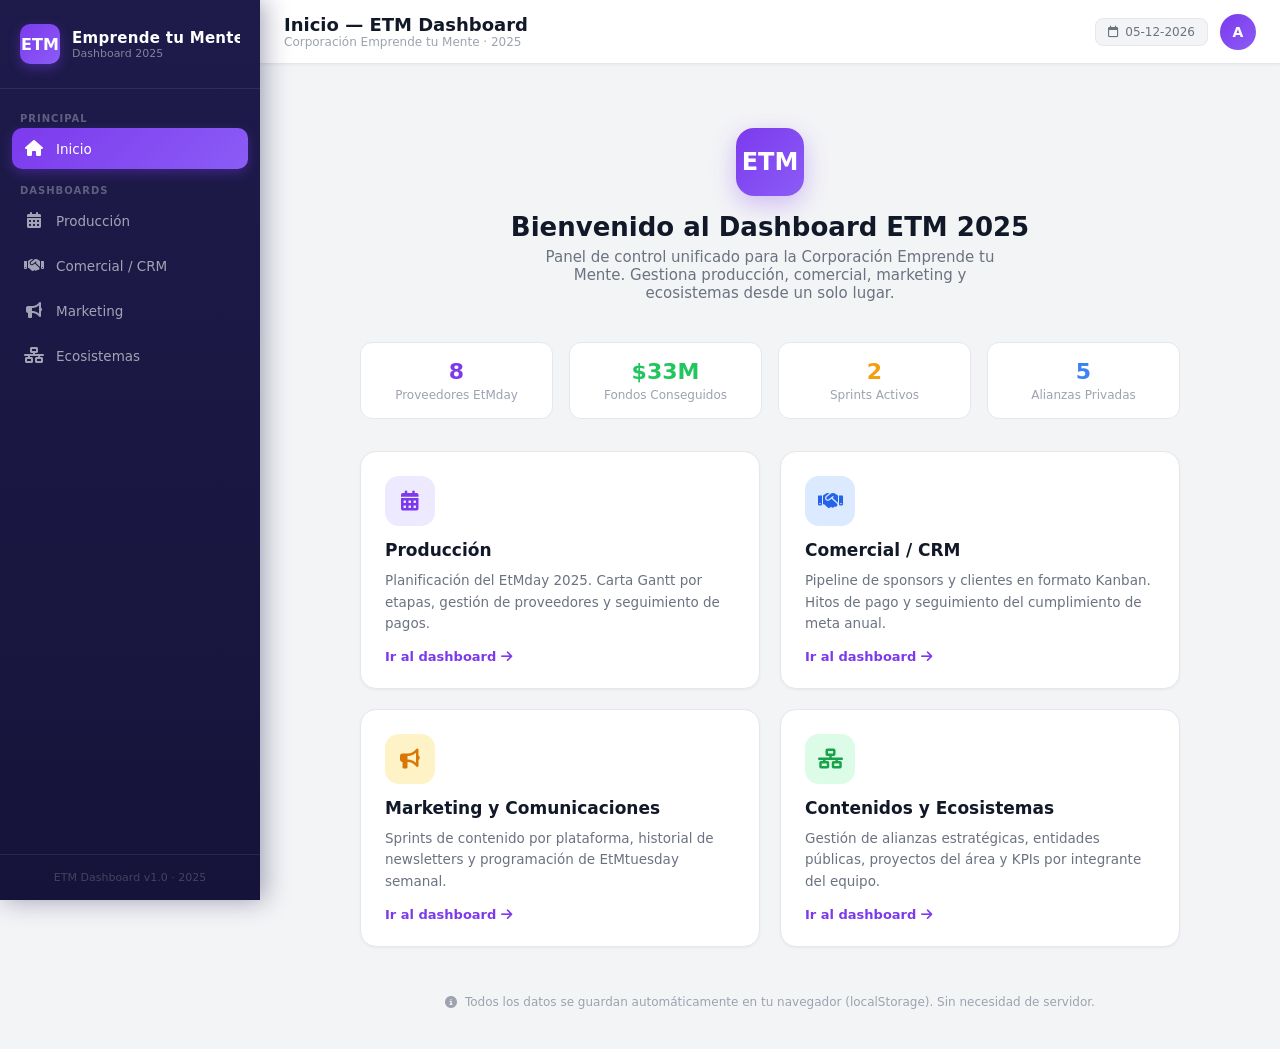
==== index.html @ 64c8b7ef "feat: ETM Dashboard completo - 4 dashboards operativos - Producción: carta Gantt + gestión de provee" ====
<!DOCTYPE html>
<html lang="es">
<head>
  <meta charset="UTF-8" />
  <meta name="viewport" content="width=device-width, initial-scale=1.0" />
  <title>ETM Dashboard 2025 — Inicio</title>
  <link rel="stylesheet" href="https://cdnjs.cloudflare.com/ajax/libs/font-awesome/6.5.0/css/all.min.css" />
  <link rel="stylesheet" href="css/styles.css" />
  <style>
    .welcome-hero {
      text-align: center;
      padding: 40px 20px 32px;
    }
    .welcome-hero .etm-logo-big {
      width: 68px;
      height: 68px;
      background: linear-gradient(135deg, #7C3AED, #8B5CF6);
      border-radius: 18px;
      display: inline-flex;
      align-items: center;
      justify-content: center;
      font-size: 24px;
      font-weight: 800;
      color: white;
      margin-bottom: 16px;
      box-shadow: 0 8px 24px rgba(124,58,237,0.3);
    }
    .welcome-hero h2 {
      font-size: 26px;
      font-weight: 800;
      color: #111827;
      margin-bottom: 6px;
    }
    .welcome-hero p {
      font-size: 15px;
      color: #6B7280;
      max-width: 480px;
      margin: 0 auto 8px;
    }
    .home-grid {
      display: grid;
      grid-template-columns: repeat(2, 1fr);
      gap: 20px;
      max-width: 820px;
      margin: 0 auto 32px;
    }
    .home-card {
      background: white;
      border: 1px solid #E5E7EB;
      border-radius: 16px;
      padding: 24px;
      text-decoration: none;
      color: #111827;
      transition: all 0.25s ease;
      display: flex;
      flex-direction: column;
      gap: 10px;
      box-shadow: 0 1px 3px rgba(0,0,0,0.05);
    }
    .home-card:hover {
      box-shadow: 0 8px 28px rgba(124,58,237,0.15);
      border-color: #DDD6FE;
      transform: translateY(-3px);
    }
    .home-card-icon {
      width: 50px;
      height: 50px;
      border-radius: 14px;
      display: flex;
      align-items: center;
      justify-content: center;
      font-size: 20px;
      margin-bottom: 4px;
    }
    .home-card-title {
      font-size: 17px;
      font-weight: 700;
    }
    .home-card-desc {
      font-size: 13.5px;
      color: #6B7280;
      line-height: 1.6;
    }
    .home-card-link {
      font-size: 13px;
      font-weight: 600;
      color: #7C3AED;
      display: flex;
      align-items: center;
      gap: 5px;
      margin-top: 4px;
    }
    .quick-stats {
      display: grid;
      grid-template-columns: repeat(4, 1fr);
      gap: 16px;
      max-width: 820px;
      margin: 0 auto 32px;
    }
    .quick-stat {
      background: white;
      border: 1px solid #E5E7EB;
      border-radius: 12px;
      padding: 16px;
      text-align: center;
    }
    .quick-stat-value {
      font-size: 22px;
      font-weight: 800;
      color: #111827;
      margin-bottom: 4px;
    }
    .quick-stat-label {
      font-size: 12px;
      color: #9CA3AF;
      font-weight: 500;
    }
    @media (max-width: 768px) {
      .home-grid, .quick-stats { grid-template-columns: 1fr; }
    }
  </style>
</head>
<body>
  <!-- Sidebar -->
  <div id="sidebar"></div>

  <!-- Main -->
  <div id="main-content">
    <header id="main-header"></header>

    <div id="content-area">
      <!-- Hero -->
      <div class="welcome-hero">
        <div class="etm-logo-big">ETM</div>
        <h2>Bienvenido al Dashboard ETM 2025</h2>
        <p>Panel de control unificado para la Corporación Emprende tu Mente. Gestiona producción, comercial, marketing y ecosistemas desde un solo lugar.</p>
      </div>

      <!-- Quick Stats -->
      <div class="quick-stats">
        <div class="quick-stat">
          <div class="quick-stat-value" style="color:#7C3AED">8</div>
          <div class="quick-stat-label">Proveedores EtMday</div>
        </div>
        <div class="quick-stat">
          <div class="quick-stat-value" style="color:#22C55E">$33M</div>
          <div class="quick-stat-label">Fondos Conseguidos</div>
        </div>
        <div class="quick-stat">
          <div class="quick-stat-value" style="color:#F59E0B">2</div>
          <div class="quick-stat-label">Sprints Activos</div>
        </div>
        <div class="quick-stat">
          <div class="quick-stat-value" style="color:#3B82F6">5</div>
          <div class="quick-stat-label">Alianzas Privadas</div>
        </div>
      </div>

      <!-- Dashboard cards -->
      <div class="home-grid">
        <a href="pages/produccion.html" class="home-card">
          <div class="home-card-icon" style="background:#EDE9FE;color:#7C3AED">
            <i class="fa-solid fa-calendar-days"></i>
          </div>
          <div class="home-card-title">Producción</div>
          <div class="home-card-desc">Planificación del EtMday 2025. Carta Gantt por etapas, gestión de proveedores y seguimiento de pagos.</div>
          <span class="home-card-link">Ir al dashboard <i class="fa-solid fa-arrow-right"></i></span>
        </a>

        <a href="pages/comercial.html" class="home-card">
          <div class="home-card-icon" style="background:#DBEAFE;color:#2563EB">
            <i class="fa-solid fa-handshake"></i>
          </div>
          <div class="home-card-title">Comercial / CRM</div>
          <div class="home-card-desc">Pipeline de sponsors y clientes en formato Kanban. Hitos de pago y seguimiento del cumplimiento de meta anual.</div>
          <span class="home-card-link">Ir al dashboard <i class="fa-solid fa-arrow-right"></i></span>
        </a>

        <a href="pages/marketing.html" class="home-card">
          <div class="home-card-icon" style="background:#FEF3C7;color:#D97706">
            <i class="fa-solid fa-bullhorn"></i>
          </div>
          <div class="home-card-title">Marketing y Comunicaciones</div>
          <div class="home-card-desc">Sprints de contenido por plataforma, historial de newsletters y programación de EtMtuesday semanal.</div>
          <span class="home-card-link">Ir al dashboard <i class="fa-solid fa-arrow-right"></i></span>
        </a>

        <a href="pages/ecosistemas.html" class="home-card">
          <div class="home-card-icon" style="background:#DCFCE7;color:#16A34A">
            <i class="fa-solid fa-network-wired"></i>
          </div>
          <div class="home-card-title">Contenidos y Ecosistemas</div>
          <div class="home-card-desc">Gestión de alianzas estratégicas, entidades públicas, proyectos del área y KPIs por integrante del equipo.</div>
          <span class="home-card-link">Ir al dashboard <i class="fa-solid fa-arrow-right"></i></span>
        </a>
      </div>

      <!-- Footer note -->
      <div style="text-align:center;padding:16px;font-size:12px;color:#9CA3AF">
        <i class="fa-solid fa-circle-info" style="margin-right:4px"></i>
        Todos los datos se guardan automáticamente en tu navegador (localStorage). Sin necesidad de servidor.
      </div>
    </div>
  </div>

  <!-- Toast container -->
  <div id="toast-container"></div>

  <script src="js/shared.js"></script>
  <script>
    document.addEventListener('DOMContentLoaded', () => {
      renderSidebar('home');
      renderHeader('Inicio — ETM Dashboard', 'Corporación Emprende tu Mente · 2025');
    });
  </script>
</body>
</html>
---- css/styles.css ----
/* ============================================================
   ETM Dashboard - Custom Styles
   Emprende tu Mente - Corporación
   ============================================================ */

/* === Variables CSS === */
:root {
  --etm-primary: #7C3AED;
  --etm-primary-light: #8B5CF6;
  --etm-primary-dark: #6D28D9;
  --etm-dark: #1E1B4B;
  --etm-dark-light: #2D2A6B;
  --etm-gray-bg: #F3F4F6;
  --sidebar-width: 260px;
  --header-height: 64px;
  --transition: all 0.25s cubic-bezier(0.4, 0, 0.2, 1);
}

/* === Reset y Base === */
*, *::before, *::after {
  box-sizing: border-box;
  margin: 0;
  padding: 0;
}

body {
  font-family: 'Inter', system-ui, -apple-system, sans-serif;
  background-color: var(--etm-gray-bg);
  color: #1F2937;
  overflow-x: hidden;
}

/* === Scrollbar personalizado === */
::-webkit-scrollbar {
  width: 6px;
  height: 6px;
}
::-webkit-scrollbar-track {
  background: #F1F5F9;
}
::-webkit-scrollbar-thumb {
  background: #CBD5E1;
  border-radius: 3px;
}
::-webkit-scrollbar-thumb:hover {
  background: #94A3B8;
}

/* ============================================================
   SIDEBAR
   ============================================================ */
#sidebar {
  width: var(--sidebar-width);
  min-height: 100vh;
  background: linear-gradient(180deg, var(--etm-dark) 0%, #16133A 100%);
  position: fixed;
  left: 0;
  top: 0;
  z-index: 50;
  display: flex;
  flex-direction: column;
  transition: var(--transition);
  box-shadow: 4px 0 24px rgba(30, 27, 75, 0.4);
}

#sidebar.collapsed {
  width: 72px;
}

/* Logo area */
.sidebar-logo {
  padding: 24px 20px;
  border-bottom: 1px solid rgba(255,255,255,0.08);
  display: flex;
  align-items: center;
  gap: 12px;
  min-height: 80px;
}

.sidebar-logo .logo-icon {
  width: 40px;
  height: 40px;
  min-width: 40px;
  background: linear-gradient(135deg, var(--etm-primary), var(--etm-primary-light));
  border-radius: 10px;
  display: flex;
  align-items: center;
  justify-content: center;
  font-weight: 800;
  font-size: 16px;
  color: white;
  box-shadow: 0 4px 12px rgba(124, 58, 237, 0.4);
}

.sidebar-logo .logo-text {
  overflow: hidden;
  transition: var(--transition);
}

.sidebar-logo .logo-text h2 {
  color: white;
  font-size: 15px;
  font-weight: 700;
  letter-spacing: 0.02em;
  white-space: nowrap;
}

.sidebar-logo .logo-text p {
  color: rgba(255,255,255,0.45);
  font-size: 11px;
  white-space: nowrap;
}

#sidebar.collapsed .logo-text {
  opacity: 0;
  width: 0;
}

/* Nav items */
.sidebar-nav {
  padding: 16px 12px;
  flex: 1;
}

.nav-section-label {
  color: rgba(255,255,255,0.3);
  font-size: 10px;
  font-weight: 600;
  letter-spacing: 0.1em;
  text-transform: uppercase;
  padding: 8px 8px 4px;
  transition: var(--transition);
}

#sidebar.collapsed .nav-section-label {
  opacity: 0;
}

.nav-item {
  display: flex;
  align-items: center;
  gap: 12px;
  padding: 11px 12px;
  border-radius: 10px;
  cursor: pointer;
  transition: var(--transition);
  margin-bottom: 4px;
  color: rgba(255,255,255,0.6);
  text-decoration: none;
  user-select: none;
}

.nav-item:hover {
  background: rgba(255,255,255,0.08);
  color: rgba(255,255,255,0.9);
}

.nav-item.active {
  background: linear-gradient(135deg, var(--etm-primary), var(--etm-primary-light));
  color: white;
  box-shadow: 0 4px 12px rgba(124, 58, 237, 0.35);
}

.nav-item .nav-icon {
  width: 20px;
  min-width: 20px;
  text-align: center;
  font-size: 16px;
}

.nav-item .nav-label {
  font-size: 13.5px;
  font-weight: 500;
  white-space: nowrap;
  overflow: hidden;
  transition: var(--transition);
}

#sidebar.collapsed .nav-label {
  opacity: 0;
  width: 0;
}

/* Sidebar footer */
.sidebar-footer {
  padding: 16px 12px;
  border-top: 1px solid rgba(255,255,255,0.08);
}

.sidebar-version {
  color: rgba(255,255,255,0.2);
  font-size: 11px;
  text-align: center;
  white-space: nowrap;
  overflow: hidden;
}

#sidebar.collapsed .sidebar-version {
  opacity: 0;
}

/* Collapse button */
.sidebar-toggle {
  position: fixed;
  left: calc(var(--sidebar-width) - 16px);
  top: 84px;
  width: 32px;
  height: 32px;
  background: white;
  border: 2px solid #E5E7EB;
  border-radius: 50%;
  cursor: pointer;
  display: flex;
  align-items: center;
  justify-content: center;
  z-index: 51;
  transition: var(--transition);
  box-shadow: 0 2px 8px rgba(0,0,0,0.1);
  color: #6B7280;
  font-size: 12px;
}

.sidebar-toggle:hover {
  background: var(--etm-primary);
  color: white;
  border-color: var(--etm-primary);
}

#sidebar.collapsed ~ .sidebar-toggle,
body.sidebar-collapsed .sidebar-toggle {
  left: 56px;
}

/* ============================================================
   MAIN CONTENT
   ============================================================ */
#main-content {
  margin-left: var(--sidebar-width);
  min-height: 100vh;
  transition: var(--transition);
  display: flex;
  flex-direction: column;
}

body.sidebar-collapsed #main-content {
  margin-left: 72px;
}

/* Header */
#main-header {
  height: var(--header-height);
  background: white;
  border-bottom: 1px solid #E5E7EB;
  display: flex;
  align-items: center;
  justify-content: space-between;
  padding: 0 24px;
  position: sticky;
  top: 0;
  z-index: 40;
  box-shadow: 0 1px 3px rgba(0,0,0,0.05);
}

.header-left h1 {
  font-size: 18px;
  font-weight: 700;
  color: #111827;
}

.header-left p {
  font-size: 12px;
  color: #9CA3AF;
}

.header-right {
  display: flex;
  align-items: center;
  gap: 12px;
}

.header-date-badge {
  background: #F3F4F6;
  border: 1px solid #E5E7EB;
  border-radius: 8px;
  padding: 6px 12px;
  font-size: 12px;
  color: #6B7280;
  display: flex;
  align-items: center;
  gap: 6px;
}

.header-avatar {
  width: 36px;
  height: 36px;
  background: linear-gradient(135deg, var(--etm-primary), var(--etm-primary-light));
  border-radius: 50%;
  display: flex;
  align-items: center;
  justify-content: center;
  color: white;
  font-size: 14px;
  font-weight: 600;
}

/* Content area */
#content-area {
  flex: 1;
  padding: 24px;
}

/* Section visibility */
.dashboard-section {
  display: none;
}

.dashboard-section.active {
  display: block;
}

/* ============================================================
   KPI CARDS
   ============================================================ */
.kpi-grid {
  display: grid;
  grid-template-columns: repeat(auto-fit, minmax(200px, 1fr));
  gap: 16px;
  margin-bottom: 24px;
}

.kpi-card {
  background: white;
  border-radius: 14px;
  padding: 20px;
  display: flex;
  align-items: flex-start;
  gap: 16px;
  box-shadow: 0 1px 3px rgba(0,0,0,0.05), 0 1px 2px rgba(0,0,0,0.06);
  border: 1px solid #F1F5F9;
  transition: var(--transition);
}

.kpi-card:hover {
  box-shadow: 0 4px 12px rgba(0,0,0,0.08);
  transform: translateY(-1px);
}

.kpi-icon-wrap {
  width: 48px;
  height: 48px;
  border-radius: 12px;
  display: flex;
  align-items: center;
  justify-content: center;
  font-size: 20px;
  flex-shrink: 0;
}

.kpi-icon-purple { background: #EDE9FE; color: var(--etm-primary); }
.kpi-icon-blue   { background: #DBEAFE; color: #2563EB; }
.kpi-icon-green  { background: #DCFCE7; color: #16A34A; }
.kpi-icon-amber  { background: #FEF3C7; color: #D97706; }
.kpi-icon-red    { background: #FEE2E2; color: #DC2626; }
.kpi-icon-indigo { background: #E0E7FF; color: #4F46E5; }
.kpi-icon-teal   { background: #CCFBF1; color: #0D9488; }

.kpi-info {
  flex: 1;
  min-width: 0;
}

.kpi-label {
  font-size: 11.5px;
  color: #9CA3AF;
  font-weight: 500;
  text-transform: uppercase;
  letter-spacing: 0.04em;
  margin-bottom: 4px;
}

.kpi-value {
  font-size: 22px;
  font-weight: 700;
  color: #111827;
  line-height: 1.2;
  white-space: nowrap;
  overflow: hidden;
  text-overflow: ellipsis;
}

.kpi-sub {
  font-size: 11px;
  color: #9CA3AF;
  margin-top: 4px;
}

.kpi-trend-up   { color: #16A34A; }
.kpi-trend-down { color: #DC2626; }

/* ============================================================
   CARDS / PANELS
   ============================================================ */
.panel {
  background: white;
  border-radius: 14px;
  border: 1px solid #F1F5F9;
  box-shadow: 0 1px 3px rgba(0,0,0,0.05);
  margin-bottom: 20px;
  overflow: hidden;
}

.panel-header {
  display: flex;
  align-items: center;
  justify-content: space-between;
  padding: 16px 20px;
  border-bottom: 1px solid #F1F5F9;
}

.panel-title {
  font-size: 15px;
  font-weight: 600;
  color: #111827;
  display: flex;
  align-items: center;
  gap: 8px;
}

.panel-title i {
  color: var(--etm-primary);
}

.panel-body {
  padding: 20px;
}

.panel-body-flush {
  padding: 0;
}

/* ============================================================
   TABLES
   ============================================================ */
.etm-table-wrap {
  overflow-x: auto;
}

.etm-table {
  width: 100%;
  border-collapse: collapse;
  font-size: 13.5px;
}

.etm-table thead th {
  background: #F8FAFC;
  color: #6B7280;
  font-weight: 600;
  font-size: 11px;
  text-transform: uppercase;
  letter-spacing: 0.06em;
  padding: 10px 14px;
  text-align: left;
  border-bottom: 1px solid #E5E7EB;
  white-space: nowrap;
}

.etm-table tbody tr {
  border-bottom: 1px solid #F1F5F9;
  transition: background 0.15s;
}

.etm-table tbody tr:last-child {
  border-bottom: none;
}

.etm-table tbody tr:hover {
  background: #FAFBFF;
}

.etm-table td {
  padding: 12px 14px;
  color: #374151;
  vertical-align: middle;
}

/* ============================================================
   BADGES / STATUS
   ============================================================ */
.badge {
  display: inline-flex;
  align-items: center;
  gap: 4px;
  padding: 3px 10px;
  border-radius: 999px;
  font-size: 11.5px;
  font-weight: 600;
  white-space: nowrap;
}

.badge-green  { background: #DCFCE7; color: #15803D; }
.badge-yellow { background: #FEF3C7; color: #B45309; }
.badge-red    { background: #FEE2E2; color: #B91C1C; }
.badge-blue   { background: #DBEAFE; color: #1D4ED8; }
.badge-purple { background: #EDE9FE; color: #7C3AED; }
.badge-gray   { background: #F3F4F6; color: #6B7280; }
.badge-indigo { background: #E0E7FF; color: #4338CA; }
.badge-teal   { background: #CCFBF1; color: #0F766E; }
.badge-orange { background: #FED7AA; color: #C2410C; }

/* ============================================================
   PROGRESS BARS
   ============================================================ */
.progress-wrap {
  display: flex;
  align-items: center;
  gap: 8px;
}

.progress-bar {
  flex: 1;
  height: 6px;
  background: #E5E7EB;
  border-radius: 999px;
  overflow: hidden;
}

.progress-fill {
  height: 100%;
  border-radius: 999px;
  transition: width 0.6s cubic-bezier(0.4, 0, 0.2, 1);
}

.progress-fill-purple { background: linear-gradient(90deg, var(--etm-primary), var(--etm-primary-light)); }
.progress-fill-green  { background: linear-gradient(90deg, #16A34A, #22C55E); }
.progress-fill-amber  { background: linear-gradient(90deg, #D97706, #F59E0B); }
.progress-fill-red    { background: linear-gradient(90deg, #DC2626, #EF4444); }
.progress-fill-blue   { background: linear-gradient(90deg, #2563EB, #3B82F6); }

.progress-label {
  font-size: 12px;
  font-weight: 600;
  color: #6B7280;
  min-width: 36px;
  text-align: right;
}

/* ============================================================
   BUTTONS
   ============================================================ */
.btn {
  display: inline-flex;
  align-items: center;
  gap: 6px;
  padding: 8px 16px;
  border-radius: 8px;
  font-size: 13px;
  font-weight: 600;
  cursor: pointer;
  transition: var(--transition);
  border: none;
  outline: none;
  text-decoration: none;
}

.btn-primary {
  background: linear-gradient(135deg, var(--etm-primary), var(--etm-primary-light));
  color: white;
  box-shadow: 0 2px 8px rgba(124, 58, 237, 0.3);
}

.btn-primary:hover {
  box-shadow: 0 4px 12px rgba(124, 58, 237, 0.45);
  transform: translateY(-1px);
}

.btn-secondary {
  background: #F3F4F6;
  color: #374151;
  border: 1px solid #E5E7EB;
}

.btn-secondary:hover {
  background: #E5E7EB;
}

.btn-danger {
  background: #FEE2E2;
  color: #B91C1C;
}

.btn-danger:hover {
  background: #FECACA;
}

.btn-ghost {
  background: transparent;
  color: #6B7280;
}

.btn-ghost:hover {
  background: #F3F4F6;
  color: #374151;
}

.btn-sm {
  padding: 5px 10px;
  font-size: 12px;
  border-radius: 6px;
}

.btn-icon {
  padding: 6px 8px;
  border-radius: 6px;
}

/* ============================================================
   MODALS
   ============================================================ */
.modal-overlay {
  position: fixed;
  inset: 0;
  background: rgba(15, 12, 41, 0.6);
  backdrop-filter: blur(4px);
  z-index: 100;
  display: flex;
  align-items: center;
  justify-content: center;
  padding: 20px;
  opacity: 0;
  visibility: hidden;
  transition: opacity 0.25s, visibility 0.25s;
}

.modal-overlay.open {
  opacity: 1;
  visibility: visible;
}

.modal-box {
  background: white;
  border-radius: 16px;
  width: 100%;
  max-width: 560px;
  max-height: 90vh;
  overflow-y: auto;
  box-shadow: 0 20px 60px rgba(0,0,0,0.25);
  transform: scale(0.95) translateY(10px);
  transition: transform 0.25s cubic-bezier(0.4, 0, 0.2, 1);
}

.modal-overlay.open .modal-box {
  transform: scale(1) translateY(0);
}

.modal-header {
  display: flex;
  align-items: center;
  justify-content: space-between;
  padding: 20px 24px;
  border-bottom: 1px solid #F1F5F9;
}

.modal-title {
  font-size: 16px;
  font-weight: 700;
  color: #111827;
}

.modal-close {
  width: 32px;
  height: 32px;
  border-radius: 8px;
  border: none;
  background: #F3F4F6;
  color: #6B7280;
  cursor: pointer;
  display: flex;
  align-items: center;
  justify-content: center;
  font-size: 14px;
  transition: var(--transition);
}

.modal-close:hover {
  background: #FEE2E2;
  color: #DC2626;
}

.modal-body {
  padding: 20px 24px;
}

.modal-footer {
  display: flex;
  align-items: center;
  justify-content: flex-end;
  gap: 8px;
  padding: 16px 24px;
  border-top: 1px solid #F1F5F9;
}

/* Form elements */
.form-group {
  margin-bottom: 16px;
}

.form-label {
  display: block;
  font-size: 12.5px;
  font-weight: 600;
  color: #374151;
  margin-bottom: 6px;
}

.form-control {
  width: 100%;
  padding: 9px 12px;
  border: 1.5px solid #E5E7EB;
  border-radius: 8px;
  font-size: 13.5px;
  color: #1F2937;
  background: white;
  transition: var(--transition);
  outline: none;
  font-family: inherit;
}

.form-control:focus {
  border-color: var(--etm-primary);
  box-shadow: 0 0 0 3px rgba(124, 58, 237, 0.1);
}

.form-select {
  appearance: none;
  background-image: url("data:image/svg+xml,%3Csvg xmlns='http://www.w3.org/2000/svg' fill='none' viewBox='0 0 20 20'%3E%3Cpath stroke='%236B7280' stroke-linecap='round' stroke-linejoin='round' stroke-width='1.5' d='M6 8l4 4 4-4'/%3E%3C/svg%3E");
  background-repeat: no-repeat;
  background-position: right 10px center;
  background-size: 16px;
  padding-right: 32px;
}

.form-row {
  display: grid;
  grid-template-columns: 1fr 1fr;
  gap: 12px;
}

/* ============================================================
   KANBAN
   ============================================================ */
.kanban-container {
  display: flex;
  gap: 12px;
  overflow-x: auto;
  padding-bottom: 8px;
}

.kanban-col {
  flex: 0 0 220px;
  min-width: 220px;
}

.kanban-col-header {
  display: flex;
  align-items: center;
  justify-content: space-between;
  padding: 10px 12px;
  border-radius: 10px 10px 0 0;
  font-size: 12px;
  font-weight: 600;
}

.kanban-col-body {
  background: #F8FAFC;
  border: 1px solid #E5E7EB;
  border-top: none;
  border-radius: 0 0 10px 10px;
  padding: 8px;
  min-height: 200px;
  display: flex;
  flex-direction: column;
  gap: 8px;
}

.kanban-card {
  background: white;
  border-radius: 8px;
  padding: 12px;
  border: 1px solid #E5E7EB;
  cursor: pointer;
  transition: var(--transition);
  box-shadow: 0 1px 2px rgba(0,0,0,0.04);
}

.kanban-card:hover {
  box-shadow: 0 4px 12px rgba(0,0,0,0.1);
  transform: translateY(-1px);
  border-color: var(--etm-primary-light);
}

.kanban-card-company {
  font-size: 13px;
  font-weight: 600;
  color: #111827;
  margin-bottom: 4px;
}

.kanban-card-contact {
  font-size: 11.5px;
  color: #9CA3AF;
  margin-bottom: 8px;
}

.kanban-card-amount {
  font-size: 13px;
  font-weight: 700;
  color: var(--etm-primary);
}

.kanban-card-footer {
  display: flex;
  align-items: center;
  justify-content: space-between;
  margin-top: 8px;
  padding-top: 8px;
  border-top: 1px solid #F1F5F9;
}

.kanban-days {
  font-size: 11px;
  color: #9CA3AF;
  display: flex;
  align-items: center;
  gap: 4px;
}

/* Kanban col colors */
.kanban-prospecto     { background: #F8FAFC; color: #64748B; border: 1px solid #E2E8F0; }
.kanban-contactado    { background: #DBEAFE; color: #1D4ED8; }
.kanban-propuesta     { background: #EDE9FE; color: #6D28D9; }
.kanban-negociacion   { background: #FEF3C7; color: #B45309; }
.kanban-cerrado       { background: #DCFCE7; color: #15803D; }
.kanban-perdido       { background: #FEE2E2; color: #B91C1C; }

/* ============================================================
   SPRINT CARDS
   ============================================================ */
.sprint-card {
  background: white;
  border-radius: 14px;
  border: 1px solid #F1F5F9;
  overflow: hidden;
  margin-bottom: 16px;
  box-shadow: 0 1px 3px rgba(0,0,0,0.05);
}

.sprint-card-header {
  padding: 16px 20px;
  display: flex;
  align-items: center;
  justify-content: space-between;
  border-bottom: 1px solid #F1F5F9;
  cursor: pointer;
  user-select: none;
}

.sprint-card-header:hover {
  background: #FAFBFF;
}

.sprint-info {
  display: flex;
  align-items: center;
  gap: 12px;
}

.sprint-badge-num {
  width: 36px;
  height: 36px;
  background: linear-gradient(135deg, var(--etm-primary), var(--etm-primary-light));
  border-radius: 10px;
  display: flex;
  align-items: center;
  justify-content: center;
  color: white;
  font-size: 13px;
  font-weight: 700;
}

.sprint-details h3 {
  font-size: 14px;
  font-weight: 600;
  color: #111827;
}

.sprint-details p {
  font-size: 12px;
  color: #9CA3AF;
}

.sprint-card-body {
  padding: 16px 20px;
}

.sprint-task-item {
  display: flex;
  align-items: center;
  gap: 10px;
  padding: 8px 0;
  border-bottom: 1px solid #F9FAFB;
}

.sprint-task-item:last-child {
  border-bottom: none;
}

.platform-icon {
  width: 28px;
  height: 28px;
  border-radius: 6px;
  display: flex;
  align-items: center;
  justify-content: center;
  font-size: 13px;
  flex-shrink: 0;
}

.platform-instagram { background: linear-gradient(135deg, #f09433, #e6683c, #dc2743, #cc2366, #bc1888); color: white; }
.platform-linkedin  { background: #0077B5; color: white; }
.platform-tiktok    { background: #010101; color: white; }
.platform-twitter   { background: #1DA1F2; color: white; }
.platform-youtube   { background: #FF0000; color: white; }
.platform-email     { background: #EA4335; color: white; }

.sprint-task-desc {
  flex: 1;
  font-size: 13px;
  color: #374151;
}

/* ============================================================
   CHARTS
   ============================================================ */
.chart-container {
  position: relative;
  height: 220px;
}

.chart-container-sm {
  position: relative;
  height: 160px;
}

/* ============================================================
   TABS
   ============================================================ */
.tab-nav {
  display: flex;
  gap: 4px;
  border-bottom: 2px solid #E5E7EB;
  margin-bottom: 16px;
}

.tab-btn {
  padding: 8px 16px;
  font-size: 13px;
  font-weight: 500;
  color: #6B7280;
  border: none;
  background: none;
  cursor: pointer;
  border-bottom: 2px solid transparent;
  margin-bottom: -2px;
  transition: var(--transition);
  border-radius: 6px 6px 0 0;
}

.tab-btn:hover {
  color: var(--etm-primary);
  background: #F5F3FF;
}

.tab-btn.active {
  color: var(--etm-primary);
  border-bottom-color: var(--etm-primary);
  font-weight: 600;
}

.tab-pane {
  display: none;
}

.tab-pane.active {
  display: block;
}

/* ============================================================
   ALLIANCE CARDS
   ============================================================ */
.alliance-card {
  background: white;
  border: 1px solid #F1F5F9;
  border-radius: 12px;
  padding: 16px;
  display: flex;
  align-items: flex-start;
  gap: 12px;
  transition: var(--transition);
}

.alliance-card:hover {
  box-shadow: 0 4px 12px rgba(0,0,0,0.08);
  border-color: #DDD6FE;
}

.alliance-logo {
  width: 44px;
  height: 44px;
  border-radius: 10px;
  background: linear-gradient(135deg, #EDE9FE, #DDD6FE);
  display: flex;
  align-items: center;
  justify-content: center;
  font-size: 16px;
  font-weight: 700;
  color: var(--etm-primary);
  flex-shrink: 0;
}

/* ============================================================
   EMPTY STATE
   ============================================================ */
.empty-state {
  text-align: center;
  padding: 48px 24px;
  color: #9CA3AF;
}

.empty-state i {
  font-size: 36px;
  margin-bottom: 12px;
  opacity: 0.4;
}

.empty-state p {
  font-size: 14px;
}

/* ============================================================
   TOAST NOTIFICATIONS
   ============================================================ */
#toast-container {
  position: fixed;
  bottom: 24px;
  right: 24px;
  z-index: 200;
  display: flex;
  flex-direction: column;
  gap: 8px;
}

.toast {
  background: #1F2937;
  color: white;
  padding: 12px 16px;
  border-radius: 10px;
  font-size: 13px;
  font-weight: 500;
  display: flex;
  align-items: center;
  gap: 8px;
  box-shadow: 0 8px 24px rgba(0,0,0,0.2);
  animation: slideInRight 0.3s cubic-bezier(0.4, 0, 0.2, 1);
  max-width: 320px;
}

.toast.toast-success { border-left: 3px solid #22C55E; }
.toast.toast-error   { border-left: 3px solid #EF4444; }
.toast.toast-info    { border-left: 3px solid #3B82F6; }

@keyframes slideInRight {
  from { transform: translateX(100%); opacity: 0; }
  to   { transform: translateX(0);    opacity: 1; }
}

@keyframes fadeOut {
  from { opacity: 1; transform: translateX(0); }
  to   { opacity: 0; transform: translateX(100%); }
}

/* ============================================================
   FILTERS BAR
   ============================================================ */
.filters-bar {
  display: flex;
  align-items: center;
  gap: 8px;
  flex-wrap: wrap;
  margin-bottom: 12px;
}

.filter-select {
  padding: 7px 12px;
  border: 1.5px solid #E5E7EB;
  border-radius: 8px;
  font-size: 12.5px;
  color: #374151;
  background: white;
  outline: none;
  transition: var(--transition);
  font-family: inherit;
  appearance: none;
  background-image: url("data:image/svg+xml,%3Csvg xmlns='http://www.w3.org/2000/svg' fill='none' viewBox='0 0 20 20'%3E%3Cpath stroke='%236B7280' stroke-linecap='round' stroke-linejoin='round' stroke-width='1.5' d='M6 8l4 4 4-4'/%3E%3C/svg%3E");
  background-repeat: no-repeat;
  background-position: right 8px center;
  background-size: 14px;
  padding-right: 28px;
}

.filter-select:focus {
  border-color: var(--etm-primary);
}

.search-input {
  padding: 7px 12px;
  border: 1.5px solid #E5E7EB;
  border-radius: 8px;
  font-size: 12.5px;
  color: #374151;
  outline: none;
  transition: var(--transition);
  font-family: inherit;
  min-width: 200px;
}

.search-input:focus {
  border-color: var(--etm-primary);
  box-shadow: 0 0 0 3px rgba(124, 58, 237, 0.1);
}

/* ============================================================
   GANTT SECTION
   ============================================================ */
.gantt-row {
  display: grid;
  grid-template-columns: 180px 130px 110px 110px 1fr 100px 80px;
  gap: 0;
  border-bottom: 1px solid #F1F5F9;
  padding: 10px 14px;
  align-items: center;
  font-size: 13px;
  transition: background 0.15s;
}

.gantt-row:hover {
  background: #FAFBFF;
}

.gantt-header {
  background: #F8FAFC;
  border-bottom: 2px solid #E5E7EB;
  font-size: 11px;
  font-weight: 600;
  color: #6B7280;
  text-transform: uppercase;
  letter-spacing: 0.05em;
  border-radius: 0;
}

/* ============================================================
   GRID LAYOUTS
   ============================================================ */
.grid-2 {
  display: grid;
  grid-template-columns: 1fr 1fr;
  gap: 20px;
}

.grid-3 {
  display: grid;
  grid-template-columns: repeat(3, 1fr);
  gap: 16px;
}

/* ============================================================
   RESPONSIVE
   ============================================================ */
@media (max-width: 1024px) {
  .grid-2, .grid-3 {
    grid-template-columns: 1fr;
  }
}

@media (max-width: 768px) {
  #sidebar {
    width: 72px;
  }
  #sidebar .nav-label,
  #sidebar .logo-text,
  #sidebar .nav-section-label,
  #sidebar .sidebar-version {
    opacity: 0;
    width: 0;
  }
  #main-content {
    margin-left: 72px;
  }
  .kpi-grid {
    grid-template-columns: 1fr 1fr;
  }
  #content-area {
    padding: 16px;
  }
  .gantt-row {
    grid-template-columns: 1fr 1fr 1fr;
  }
}

@media (max-width: 480px) {
  .kpi-grid {
    grid-template-columns: 1fr;
  }
}

/* ============================================================
   UTILITY
   ============================================================ */
.text-truncate {
  overflow: hidden;
  text-overflow: ellipsis;
  white-space: nowrap;
}

.flex-center {
  display: flex;
  align-items: center;
  justify-content: center;
}

.gap-2 { gap: 8px; }
.gap-3 { gap: 12px; }

.mt-1 { margin-top: 4px; }
.mt-2 { margin-top: 8px; }
.mt-3 { margin-top: 12px; }
.mt-4 { margin-top: 16px; }

.highlight-row {
  background: #FEFCE8 !important;
}

.vencido-row {
  background: #FFF5F5 !important;
}

/* Confirmation dialog */
.confirm-dialog {
  text-align: center;
  padding: 8px 0;
}

.confirm-dialog i {
  font-size: 40px;
  color: #EF4444;
  margin-bottom: 12px;
}

.confirm-dialog p {
  font-size: 15px;
  color: #374151;
  margin-bottom: 4px;
}

.confirm-dialog small {
  font-size: 13px;
  color: #9CA3AF;
}

/* Divider */
.divider {
  height: 1px;
  background: #F1F5F9;
  margin: 16px 0;
}

/* Info line */
.info-row {
  display: flex;
  align-items: center;
  justify-content: space-between;
  padding: 8px 0;
  font-size: 13px;
  border-bottom: 1px solid #F9FAFB;
}

.info-row:last-child { border-bottom: none; }
.info-row label { color: #9CA3AF; font-weight: 500; }
.info-row span  { color: #1F2937; font-weight: 600; }
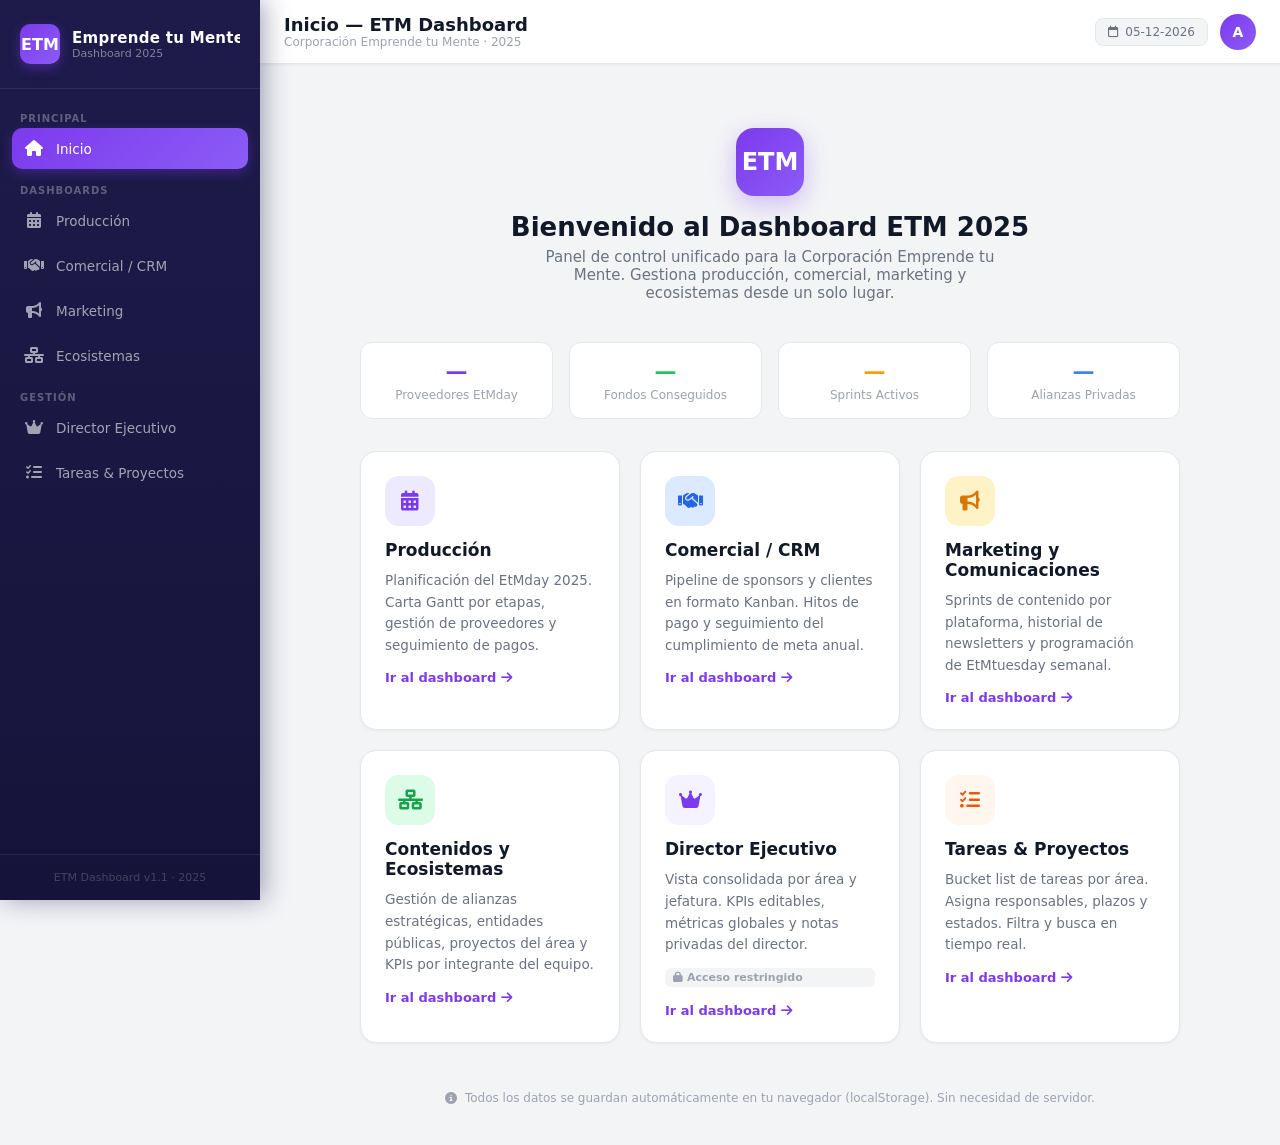
==== commit e5e73f51: "feat: Dashboard Director Ejecutivo + Tareas & Proyectos - Director Ejecutivo con acceso por contrase" ====
--- a/index.html
+++ b/index.html
@@ -90,6 +90,24 @@
       gap: 5px;
       margin-top: 4px;
     }
+    .home-grid {
+      grid-template-columns: repeat(3, 1fr);
+    }
+    @media (max-width: 1024px) {
+      .home-grid { grid-template-columns: repeat(2, 1fr); }
+    }
+    .home-card-badge {
+      display: inline-flex;
+      align-items: center;
+      gap: 4px;
+      font-size: 11px;
+      font-weight: 600;
+      color: #9CA3AF;
+      background: #F3F4F6;
+      border-radius: 6px;
+      padding: 3px 8px;
+      margin-top: 2px;
+    }
     .quick-stats {
       display: grid;
       grid-template-columns: repeat(4, 1fr);
@@ -139,19 +157,19 @@
       <!-- Quick Stats -->
       <div class="quick-stats">
         <div class="quick-stat">
-          <div class="quick-stat-value" style="color:#7C3AED">8</div>
+          <div class="quick-stat-value" style="color:#7C3AED">—</div>
           <div class="quick-stat-label">Proveedores EtMday</div>
         </div>
         <div class="quick-stat">
-          <div class="quick-stat-value" style="color:#22C55E">$33M</div>
+          <div class="quick-stat-value" style="color:#22C55E">—</div>
           <div class="quick-stat-label">Fondos Conseguidos</div>
         </div>
         <div class="quick-stat">
-          <div class="quick-stat-value" style="color:#F59E0B">2</div>
+          <div class="quick-stat-value" style="color:#F59E0B">—</div>
           <div class="quick-stat-label">Sprints Activos</div>
         </div>
         <div class="quick-stat">
-          <div class="quick-stat-value" style="color:#3B82F6">5</div>
+          <div class="quick-stat-value" style="color:#3B82F6">—</div>
           <div class="quick-stat-label">Alianzas Privadas</div>
         </div>
       </div>
@@ -191,6 +209,25 @@
           </div>
           <div class="home-card-title">Contenidos y Ecosistemas</div>
           <div class="home-card-desc">Gestión de alianzas estratégicas, entidades públicas, proyectos del área y KPIs por integrante del equipo.</div>
+          <span class="home-card-link">Ir al dashboard <i class="fa-solid fa-arrow-right"></i></span>
+        </a>
+
+        <a href="pages/director.html" class="home-card">
+          <div class="home-card-icon" style="background:#F5F3FF;color:#7C3AED">
+            <i class="fa-solid fa-crown"></i>
+          </div>
+          <div class="home-card-title">Director Ejecutivo</div>
+          <div class="home-card-desc">Vista consolidada por área y jefatura. KPIs editables, métricas globales y notas privadas del director.</div>
+          <div class="home-card-badge"><i class="fa-solid fa-lock"></i> Acceso restringido</div>
+          <span class="home-card-link" style="margin-top:6px">Ir al dashboard <i class="fa-solid fa-arrow-right"></i></span>
+        </a>
+
+        <a href="pages/tareas.html" class="home-card">
+          <div class="home-card-icon" style="background:#FFF7ED;color:#EA580C">
+            <i class="fa-solid fa-list-check"></i>
+          </div>
+          <div class="home-card-title">Tareas &amp; Proyectos</div>
+          <div class="home-card-desc">Bucket list de tareas por área. Asigna responsables, plazos y estados. Filtra y busca en tiempo real.</div>
           <span class="home-card-link">Ir al dashboard <i class="fa-solid fa-arrow-right"></i></span>
         </a>
       </div>
